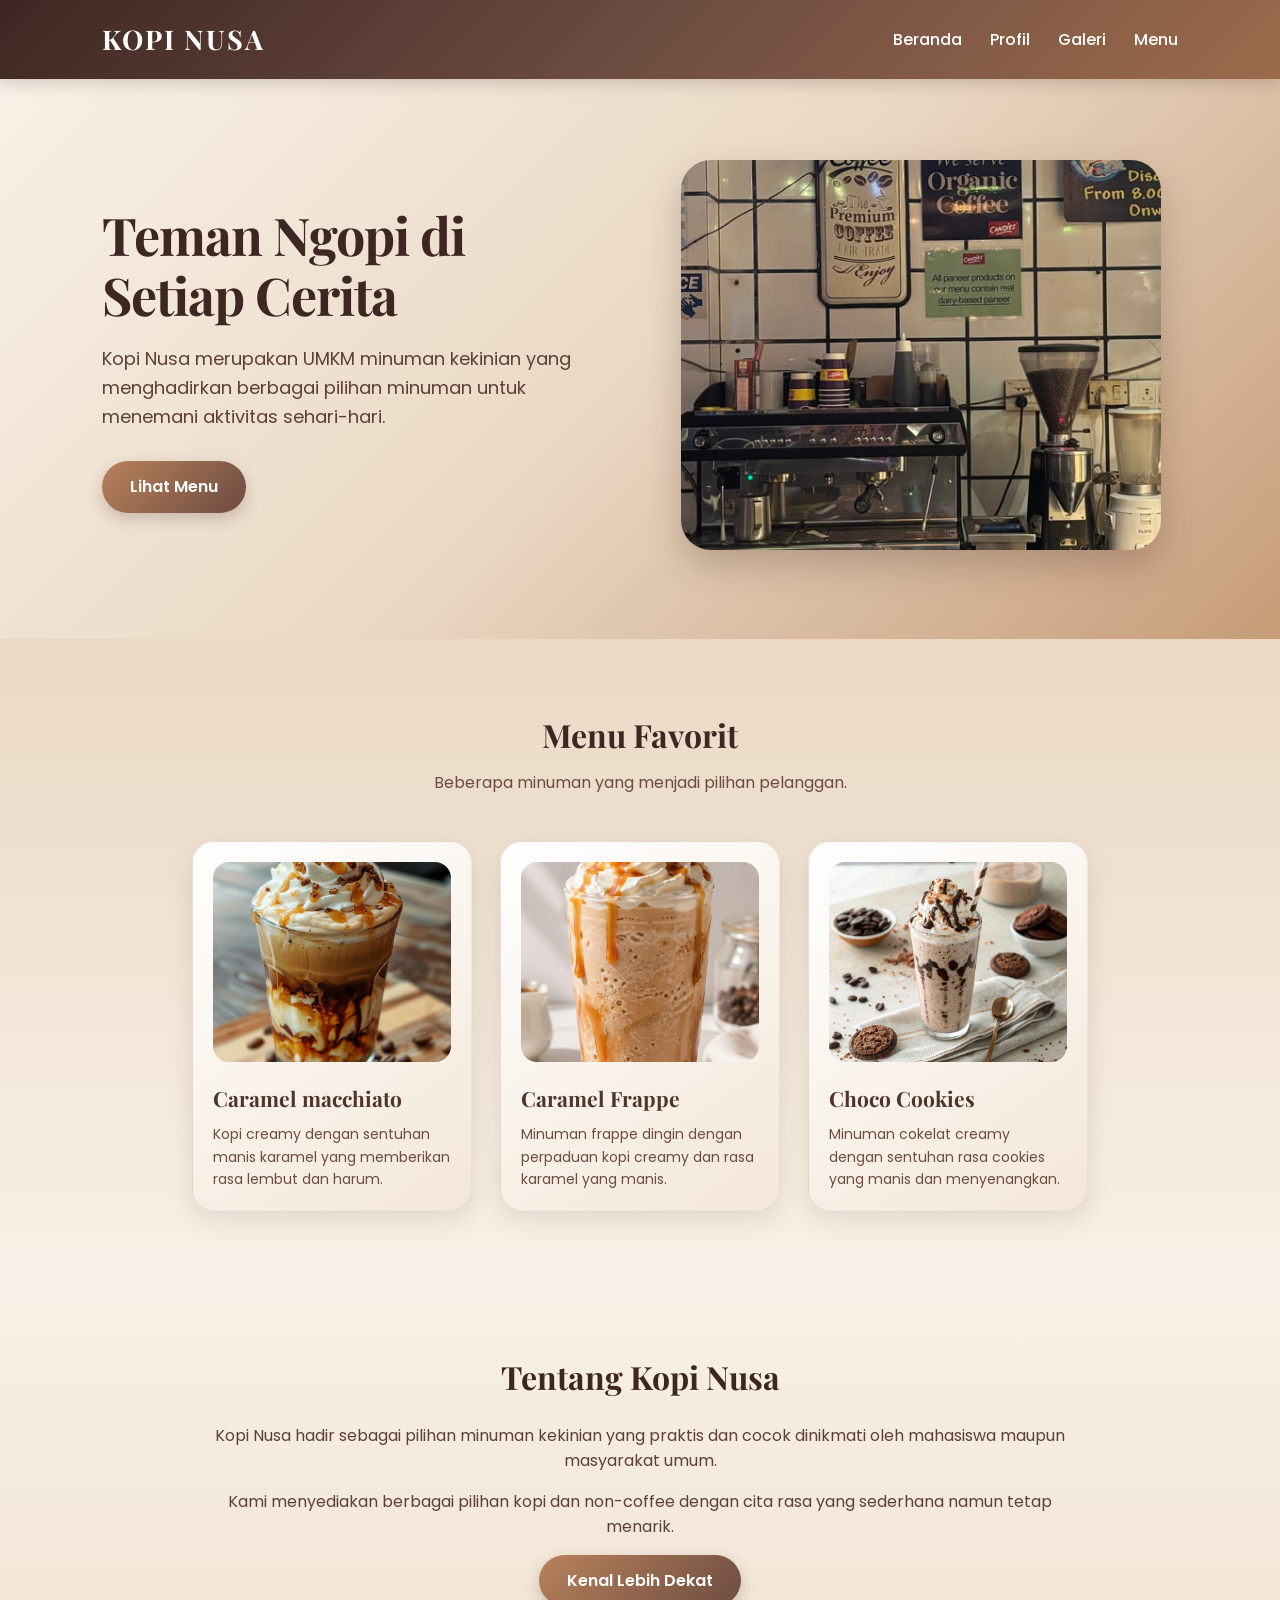
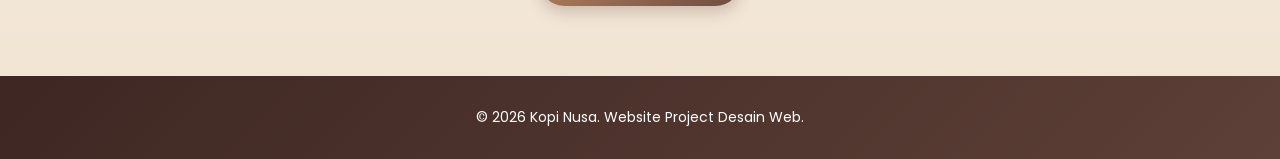
==== index.html @ ee6aa073 "Upload project website Kopi Nusa" ====
<!DOCTYPE html>
<html lang="id">
<head>
    <meta charset="UTF-8">
    <meta name="viewport" content="width=device-width, initial-scale=1.0">
    <title>Kopi Nusa - Teman Ngopi di Setiap Cerita</title>
    <link rel="stylesheet" href="assets/css/style.css">
</head>

<body>
    <header>
        <div class="logo">KOPI NUSA</div>
        <nav>
            <ul>
                <li><a href="index.html">Beranda</a></li>
                <li><a href="profil.html">Profil</a></li>
                <li><a href="galeri.html">Galeri</a></li>
                <li><a href="data.html">Menu</a></li>
            </ul>
        </nav>
    </header>

    <main>
        <section class="hero">
            <div class="hero-text">
                <h1>Teman Ngopi di Setiap Cerita</h1>
                <p>
                    Kopi Nusa merupakan UMKM minuman kekinian
                    yang menghadirkan berbagai pilihan minuman
                    untuk menemani aktivitas sehari-hari.
                </p>
                <a href="data.html" class="btn">
                    Lihat Menu
                </a>
            </div>
            <div class="hero-image">
                <img src="assets/images/hero.jpg"
                     alt="Minuman kopi kekinian Kopi Nusa">
            </div>
        </section>

        <section class="section">
            <div class="section-title">
                <h2>Menu Favorit</h2>
                <p>Beberapa minuman yang menjadi pilihan pelanggan.</p>
            </div>

            <div class="cards">
                <div class="card">
                    <img src="assets/images/Caramel-macchiato.jpg"
                         alt="COFFEE">
                    <h3>Caramel macchiato</h3>
                    <p>
                        Kopi creamy dengan sentuhan manis karamel
                        yang memberikan rasa lembut dan harum.
                    </p>
                </div>

                <div class="card">
                    <img src="assets/images/caramel-frappe.jpg"
                         alt="FRAPPE">
                    <h3>Caramel Frappe</h3>
                    <p>
                        Minuman frappe dingin dengan perpaduan kopi creamy
                        dan rasa karamel yang manis.
                    </p>
                </div>


                <div class="card">
                    <img src="assets/images/choco-cookies.jpg"
                         alt="CHOCOLATE">
                    <h3>Choco Cookies</h3>
                    <p>
                        Minuman cokelat creamy dengan sentuhan
                        rasa cookies yang manis dan menyenangkan.
                    </p>
                </div>
            </div>
        </section>

        <section class="section">
            <div class="about">
                <h2>Tentang Kopi Nusa</h2>
                <p>
                    Kopi Nusa hadir sebagai pilihan minuman
                    kekinian yang praktis dan cocok dinikmati
                    oleh mahasiswa maupun masyarakat umum.
                </p>
                <p>
                    Kami menyediakan berbagai pilihan kopi
                    dan non-coffee dengan cita rasa yang
                    sederhana namun tetap menarik.
                </p>
                <a href="profil.html" class="btn">
                    Kenal Lebih Dekat
                </a>
            </div>
        </section>
    </main>
    <footer>
        <p>&copy; 2026 Kopi Nusa. Website Project Desain Web.</p>
    </footer>
</body>
</html>
---- assets/css/style.css ----
@import url('https://fonts.googleapis.com/css2?family=Playfair+Display:wght@500;600;700&family=Poppins:wght@300;400;500;600;700&display=swap');

* {
    margin: 0;
    padding: 0;
    box-sizing: border-box;
}

html {
    scroll-behavior: smooth;
}

body {
    font-family: 'Poppins', sans-serif;
    background: #f8f1e7;
    color: #3e2723;
    line-height: 1.6;
}

header {
    background: linear-gradient(135deg, #3e2723, #6d4c41, #9b6b4b);
    color: white;
    padding: 18px 8%;

    display: flex;
    justify-content: space-between;
    align-items: center;

    position: sticky;
    top: 0;
    z-index: 1000;

    box-shadow: 0 4px 15px rgba(62, 39, 35, 0.2);
}

.logo {
    font-family: 'Playfair Display', serif;
    font-size: 27px;
    font-weight: 700;
    letter-spacing: 2px;
}

nav ul {
    list-style: none;
    display: flex;
    gap: 28px;
}

nav ul li a {
    color: white;
    text-decoration: none;
    font-weight: 500;
    transition: 0.3s;
}

nav ul li a:hover {
    color: #f3c892;
}

.hero {
    min-height: 560px;
    padding: 70px 8%;

    display: flex;
    align-items: center;
    justify-content: space-between;

    gap: 50px;

    background:
        linear-gradient(
            135deg,
            #f8f1e7 0%,
            #ead8c4 50%,
            #c69c78 100%
        );
}

.hero-text {
    flex: 1;
    max-width: 600px;
}

.hero-text h1 {
    font-family: 'Playfair Display', serif;
    font-size: 52px;
    line-height: 1.15;

    margin-bottom: 20px;

    color: #3e2723;
    font-weight: 700;
    letter-spacing: -1px;
}

.hero-text p {
    font-size: 18px;
    margin-bottom: 30px;
    color: #5d4037;
}

.hero-image {
    flex: 1;
    text-align: center;
}

.hero-image img {
    width: 100%;
    max-width: 480px;
    height: 390px;

    object-fit: cover;

    border-radius: 30px;

    box-shadow: 0 15px 35px rgba(62, 39, 35, 0.25);

    transition: 0.4s;
}

.hero-image img:hover {
    transform: translateY(-8px);
}

.btn {
    display: inline-block;

    background: linear-gradient(
        135deg,
        #b9825b,
        #6d4c41
    );

    color: white;

    padding: 13px 28px;

    border-radius: 30px;

    text-decoration: none;
    font-weight: 600;

    box-shadow: 0 6px 15px rgba(93, 64, 55, 0.25);

    transition: 0.3s;
}

.btn:hover {
    transform: translateY(-3px);

    background: linear-gradient(
        135deg,
        #8d5a3c,
        #3e2723
    );

    box-shadow: 0 10px 20px rgba(62, 39, 35, 0.3);
}

.section {
    padding: 70px 8%;

    background:
        linear-gradient(
            180deg,
            #f8f1e7,
            #f1e4d3
        );
}

.section:nth-child(even) {
    background:
        linear-gradient(
            180deg,
            #ead8c4,
            #f8f1e7
        );
}

.section-title {
    text-align: center;
    margin-bottom: 45px;
}

.section-title h1,
.section-title h2 {
    font-family: 'Playfair Display', serif;

    color: #3e2723;

    margin-bottom: 10px;

    font-weight: 700;
}

.section-title h1 {
    font-size: 38px;
}

.section-title h2 {
    font-size: 32px;
}

.section-title p {
    color: #6d4c41;
}

.cards {
    display: flex;
    justify-content: center;

    gap: 28px;

    flex-wrap: wrap;
}

.card {
    background:
        linear-gradient(
            145deg,
            #ffffff,
            #f3e7d8
        );

    width: 280px;

    padding: 20px;

    border-radius: 22px;

    box-shadow:
        0 8px 25px rgba(62, 39, 35, 0.12);

    border:
        1px solid rgba(141, 110, 99, 0.15);

    transition: 0.35s;

    overflow: hidden;
}

.card:hover {
    transform: translateY(-10px);

    box-shadow:
        0 15px 30px rgba(62, 39, 35, 0.2);
}

.card img {
    width: 100%;
    height: 200px;

    object-fit: cover;

    border-radius: 16px;

    margin-bottom: 12px;
}

.card h3 {
    font-family: 'Playfair Display', serif;

    color: #4e342e;

    font-size: 21px;

    font-weight: 700;

    margin-bottom: 8px;
}

.card p {
    color: #6d4c41;
    font-size: 14px;
}

.about {
    max-width: 850px;

    margin: auto;

    text-align: center;
}

.about h1,
.about h2 {
    font-family: 'Playfair Display', serif;

    color: #3e2723;

    margin-bottom: 20px;

    font-weight: 700;
}

.about h1 {
    font-size: 38px;
}

.about h2 {
    font-size: 32px;
}

.about p {
    color: #5d4037;
    margin-bottom: 15px;
}

.about ul {
    display: inline-block;

    text-align: left;

    margin-top: 10px;

    padding-left: 20px;
}

.about li {
    margin-bottom: 10px;
}

.gallery {
    display: flex;

    flex-wrap: wrap;

    justify-content: center;

    gap: 25px;
}

.gallery img {
    width: 280px;
    height: 250px;

    object-fit: cover;

    border-radius: 20px;

    box-shadow:
        0 8px 20px rgba(62, 39, 35, 0.15);

    transition: 0.4s;
}

.gallery img:hover {
    transform: scale(1.04);

    box-shadow:
        0 12px 25px rgba(62, 39, 35, 0.25);
}

table {
    width: 100%;

    border-collapse: separate;

    border-spacing: 0;

    overflow: hidden;

    background: #ffffff;

    border-radius: 15px;

    box-shadow:
        0 8px 25px rgba(62, 39, 35, 0.12);
}

table th,
table td {
    padding: 15px 18px;

    text-align: left;

    border-bottom: 1px solid #ead8c4;
}

table th {
    background:
        linear-gradient(
            135deg,
            #6d4c41,
            #9b6b4b
        );

    color: white;

    font-weight: 600;
}

table tr:last-child td {
    border-bottom: none;
}

table tbody tr {
    transition: 0.2s;
}

table tbody tr:hover {
    background: #f8f1e7;
}

footer {
    background:
        linear-gradient(
            135deg,
            #3e2723,
            #5d4037
        );

    color: white;

    text-align: center;

    padding: 30px 20px;

    margin-top: 0;
}

footer p {
    font-size: 14px;
}

@media (max-width: 900px) {

    .hero {
        padding: 60px 6%;
        gap: 30px;
    }

    .hero-text h1 {
        font-size: 42px;
    }

    .card {
        width: 45%;
    }
}

@media (max-width: 768px) {

    header {
        padding: 18px 5%;

        flex-direction: column;

        gap: 15px;
    }

    .logo {
        font-size: 23px;
    }

    nav ul {
        gap: 15px;

        justify-content: center;

        flex-wrap: wrap;
    }

    nav ul li a {
        font-size: 14px;
    }

    .hero {
        min-height: auto;

        padding: 55px 6%;

        flex-direction: column;

        text-align: center;
    }

    .hero-text {
        max-width: 100%;
    }

    .hero-text h1 {
        font-size: 36px;
    }

    .hero-text p {
        font-size: 16px;
    }

    .hero-image img {
        width: 100%;

        height: 300px;

        border-radius: 22px;
    }

    .section {
        padding: 50px 6%;
    }

    .section-title {
        margin-bottom: 30px;
    }

    .section-title h1 {
        font-size: 32px;
    }

    .section-title h2 {
        font-size: 28px;
    }

    .cards {
        flex-direction: column;

        align-items: center;
    }

    .card {
        width: 100%;

        max-width: 360px;
    }

    .gallery {
        gap: 18px;
    }

    .gallery img {
        width: 100%;

        max-width: 350px;

        height: 250px;
    }

    table {
        font-size: 14px;
    }

    table th,
    table td {
        padding: 12px 10px;
    }


    footer {
        padding: 25px 15px;
    }
}

@media (max-width: 480px) {

    .hero-text h1 {
        font-size: 30px;
    }

    .hero-image img {
        height: 250px;
    }

    .btn {
        padding: 11px 22px;
    }

    table {
        font-size: 12px;
    }

    table th,
    table td {
        padding: 10px 7px;
    }
}

.gallery-category {
    margin-bottom: 70px;
}

.gallery-category h2 {
    font-family: 'Playfair Display', serif;
    font-size: 30px;
    color: #3e2723;

    margin-bottom: 25px;

    padding-bottom: 12px;

    border-bottom: 3px solid #b9825b;
}

.gallery-menu {
    display: grid;

    grid-template-columns: repeat(3, 1fr);

    gap: 25px;
}

.gallery-card {
    background: linear-gradient(
        145deg,
        #ffffff,
        #f3e7d8
    );

    border-radius: 20px;

    overflow: hidden;

    box-shadow:
        0 8px 25px rgba(62, 39, 35, 0.12);

    border: 1px solid #ead8c4;

    transition: 0.35s;
}

.gallery-card:hover {
    transform: translateY(-8px);

    box-shadow:
        0 15px 30px rgba(62, 39, 35, 0.2);
}

.gallery-card img {
    width: 100%;
    height: 230px;

    object-fit: cover;

    display: block;

    transition: 0.4s;
}

.gallery-card:hover img {
    transform: scale(1.04);
}

.gallery-info {
    padding: 20px;
}

.gallery-info h3 {
    font-family: 'Playfair Display', serif;

    font-size: 21px;

    color: #4e342e;

    margin-bottom: 8px;
}

.gallery-info p {
    color: #6d4c41;

    font-size: 13px;

    line-height: 1.6;

    min-height: 62px;

    margin-bottom: 12px;
}

.gallery-info span {
    display: block;

    color: #9b6b4b;

    font-size: 17px;

    font-weight: 700;
}

@media (max-width: 900px) {

    .gallery-menu {
        grid-template-columns: repeat(2, 1fr);
    }

}

@media (max-width: 600px) {

    .gallery-category {
        margin-bottom: 50px;
    }

    .gallery-category h2 {
        font-size: 26px;
    }

    .gallery-menu {
        grid-template-columns: 1fr;
    }

    .gallery-card img {
        height: 230px;
    }

}
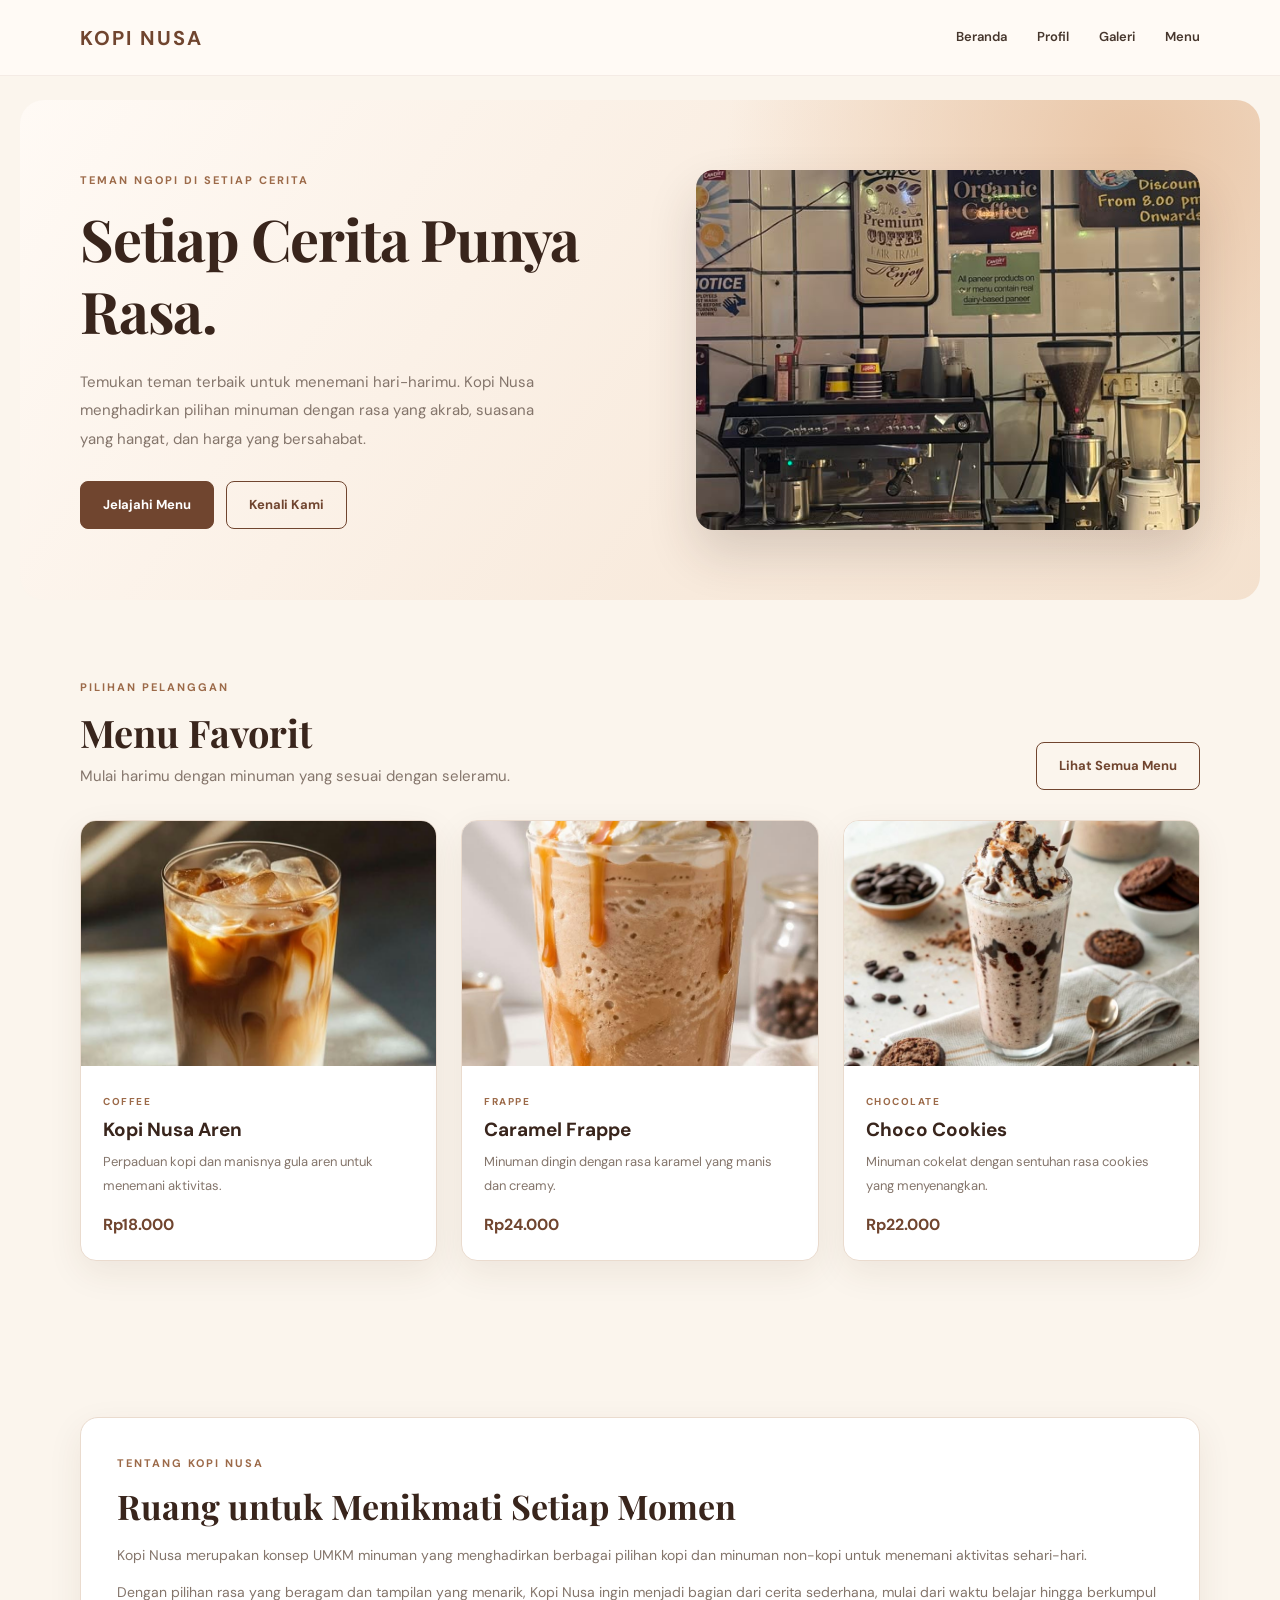
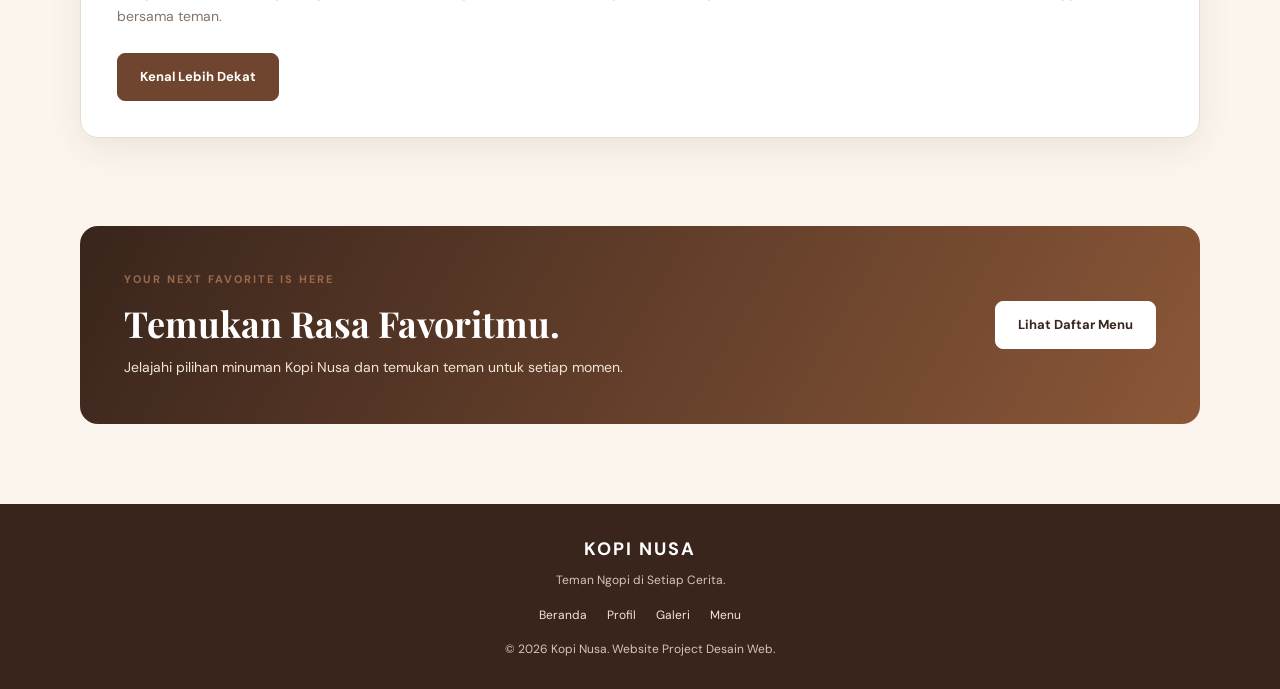
==== commit e74e4ea6: "Update website Kopi Nusa" ====
--- a/index.html
+++ b/index.html
@@ -1,105 +1,137 @@
+
 <!DOCTYPE html>
 <html lang="id">
 <head>
     <meta charset="UTF-8">
     <meta name="viewport" content="width=device-width, initial-scale=1.0">
-    <title>Kopi Nusa - Teman Ngopi di Setiap Cerita</title>
+    <meta name="description" content="Kopi Nusa, teman ngopi di setiap cerita. Temukan pilihan kopi dan minuman favoritmu.">
+    <title>Beranda | Kopi Nusa</title>
     <link rel="stylesheet" href="assets/css/style.css">
 </head>
+<body>
 
-<body>
-    <header>
-        <div class="logo">KOPI NUSA</div>
-        <nav>
-            <ul>
-                <li><a href="index.html">Beranda</a></li>
-                <li><a href="profil.html">Profil</a></li>
-                <li><a href="galeri.html">Galeri</a></li>
-                <li><a href="data.html">Menu</a></li>
-            </ul>
-        </nav>
-    </header>
+<header>
+    <a href="index.html" class="logo">KOPI NUSA</a>
+    <nav aria-label="Navigasi utama">
+        <ul>
+            <li><a href="index.html">Beranda</a></li>
+            <li><a href="profil.html">Profil</a></li>
+            <li><a href="galeri.html">Galeri</a></li>
+            <li><a href="data.html">Menu</a></li>
+        </ul>
+    </nav>
+</header>
 
-    <main>
-        <section class="hero">
-            <div class="hero-text">
-                <h1>Teman Ngopi di Setiap Cerita</h1>
-                <p>
-                    Kopi Nusa merupakan UMKM minuman kekinian
-                    yang menghadirkan berbagai pilihan minuman
-                    untuk menemani aktivitas sehari-hari.
-                </p>
-                <a href="data.html" class="btn">
-                    Lihat Menu
-                </a>
+<main>
+    <section class="hero">
+        <div class="hero-text">
+            <span class="eyebrow">Teman Ngopi di Setiap Cerita</span>
+            <h1>Setiap Cerita Punya Rasa.</h1>
+            <p>
+                Temukan teman terbaik untuk menemani hari-harimu.
+                Kopi Nusa menghadirkan pilihan minuman dengan rasa
+                yang akrab, suasana yang hangat, dan harga yang
+                bersahabat.
+            </p>
+            <div class="hero-actions">
+                <a href="galeri.html" class="btn">Jelajahi Menu</a>
+                <a href="profil.html" class="btn btn-outline">Kenali Kami</a>
             </div>
-            <div class="hero-image">
-                <img src="assets/images/hero.jpg"
-                     alt="Minuman kopi kekinian Kopi Nusa">
+        </div>
+
+        <div class="hero-image">
+            <img src="assets/images/hero.jpg"
+                 alt="Suasana dan sajian minuman Kopi Nusa">
+        </div>
+    </section>
+
+    <section class="section">
+        <div class="section-heading">
+            <div>
+                <span class="eyebrow">Pilihan Pelanggan</span>
+                <h2>Menu Favorit</h2>
+                <p>Mulai harimu dengan minuman yang sesuai dengan seleramu.</p>
             </div>
-        </section>
+            <a href="galeri.html" class="btn btn-outline">Lihat Semua Menu</a>
+        </div>
 
-        <section class="section">
-            <div class="section-title">
-                <h2>Menu Favorit</h2>
-                <p>Beberapa minuman yang menjadi pilihan pelanggan.</p>
-            </div>
+        <div class="cards">
+            <article class="card">
+                <img src="assets/images/kopi-nusa-aren.jpg"
+                     alt="Kopi Nusa Aren">
+                <div class="card-content">
+                    <span class="card-category">Coffee</span>
+                    <h3>Kopi Nusa Aren</h3>
+                    <p>Perpaduan kopi dan manisnya gula aren untuk menemani aktivitas.</p>
+                    <span class="card-price">Rp18.000</span>
+                </div>
+            </article>
 
-            <div class="cards">
-                <div class="card">
-                    <img src="assets/images/Caramel-macchiato.jpg"
-                         alt="COFFEE">
-                    <h3>Caramel macchiato</h3>
-                    <p>
-                        Kopi creamy dengan sentuhan manis karamel
-                        yang memberikan rasa lembut dan harum.
-                    </p>
+            <article class="card">
+                <img src="assets/images/caramel-frappe.jpg"
+                     alt="Caramel Frappe">
+                <div class="card-content">
+                    <span class="card-category">Frappe</span>
+                    <h3>Caramel Frappe</h3>
+                    <p>Minuman dingin dengan rasa karamel yang manis dan creamy.</p>
+                    <span class="card-price">Rp24.000</span>
                 </div>
+            </article>
 
-                <div class="card">
-                    <img src="assets/images/caramel-frappe.jpg"
-                         alt="FRAPPE">
-                    <h3>Caramel Frappe</h3>
-                    <p>
-                        Minuman frappe dingin dengan perpaduan kopi creamy
-                        dan rasa karamel yang manis.
-                    </p>
+            <article class="card">
+                <img src="assets/images/choco-cookies.jpg"
+                     alt="Choco Cookies">
+                <div class="card-content">
+                    <span class="card-category">Chocolate</span>
+                    <h3>Choco Cookies</h3>
+                    <p>Minuman cokelat dengan sentuhan rasa cookies yang menyenangkan.</p>
+                    <span class="card-price">Rp22.000</span>
                 </div>
+            </article>
+        </div>
+    </section>
 
+    <section class="section">
+        <div class="about">
+            <span class="eyebrow">Tentang Kopi Nusa</span>
+            <h2>Ruang untuk Menikmati Setiap Momen</h2>
+            <p>
+                Kopi Nusa merupakan konsep UMKM minuman yang menghadirkan
+                berbagai pilihan kopi dan minuman non-kopi untuk menemani
+                aktivitas sehari-hari.
+            </p>
+            <p>
+                Dengan pilihan rasa yang beragam dan tampilan yang menarik,
+                Kopi Nusa ingin menjadi bagian dari cerita sederhana,
+                mulai dari waktu belajar hingga berkumpul bersama teman.
+            </p>
+            <a href="profil.html" class="btn">Kenal Lebih Dekat</a>
+        </div>
+    </section>
 
-                <div class="card">
-                    <img src="assets/images/choco-cookies.jpg"
-                         alt="CHOCOLATE">
-                    <h3>Choco Cookies</h3>
-                    <p>
-                        Minuman cokelat creamy dengan sentuhan
-                        rasa cookies yang manis dan menyenangkan.
-                    </p>
-                </div>
-            </div>
-        </section>
+    <section class="cta">
+        <div>
+            <span class="eyebrow">Your Next Favorite Is Here</span>
+            <h2>Temukan Rasa Favoritmu.</h2>
+            <p>Jelajahi pilihan minuman Kopi Nusa dan temukan teman untuk setiap momen.</p>
+        </div>
+        <a href="data.html" class="btn">Lihat Daftar Menu</a>
+    </section>
+</main>
 
-        <section class="section">
-            <div class="about">
-                <h2>Tentang Kopi Nusa</h2>
-                <p>
-                    Kopi Nusa hadir sebagai pilihan minuman
-                    kekinian yang praktis dan cocok dinikmati
-                    oleh mahasiswa maupun masyarakat umum.
-                </p>
-                <p>
-                    Kami menyediakan berbagai pilihan kopi
-                    dan non-coffee dengan cita rasa yang
-                    sederhana namun tetap menarik.
-                </p>
-                <a href="profil.html" class="btn">
-                    Kenal Lebih Dekat
-                </a>
-            </div>
-        </section>
-    </main>
-    <footer>
+<footer>
+    <div class="footer-inner">
+        <div class="footer-logo">KOPI NUSA</div>
+        <p>Teman Ngopi di Setiap Cerita.</p>
+        <div class="footer-links">
+            <a href="index.html">Beranda</a>
+            <a href="profil.html">Profil</a>
+            <a href="galeri.html">Galeri</a>
+            <a href="data.html">Menu</a>
+        </div>
         <p>&copy; 2026 Kopi Nusa. Website Project Desain Web.</p>
-    </footer>
+    </div>
+</footer>
+
 </body>
 </html>
--- a/assets/css/style.css
+++ b/assets/css/style.css
@@ -1,9 +1,27 @@
-@import url('https://fonts.googleapis.com/css2?family=Playfair+Display:wght@500;600;700&family=Poppins:wght@300;400;500;600;700&display=swap');
+
+/* =========================
+   KOPI NUSA - GLOBAL STYLE
+========================= */
+
+@import url('https://fonts.googleapis.com/css2?family=DM+Sans:wght@400;500;600;700&family=Playfair+Display:wght@500;600;700&display=swap');
+
+:root {
+    --cream: #fbf5ed;
+    --cream-dark: #f2e4d4;
+    --white: #ffffff;
+    --brown: #70452f;
+    --brown-dark: #39251c;
+    --brown-light: #9c6a49;
+    --text: #46362d;
+    --muted: #84756b;
+    --border: #eadbce;
+    --shadow: 0 12px 35px rgba(72, 45, 28, 0.08);
+}
 
 * {
+    box-sizing: border-box;
     margin: 0;
     padding: 0;
-    box-sizing: border-box;
 }
 
 html {
@@ -11,689 +29,872 @@
 }
 
 body {
-    font-family: 'Poppins', sans-serif;
-    background: #f8f1e7;
-    color: #3e2723;
-    line-height: 1.6;
-}
+    font-family: 'DM Sans', Arial, sans-serif;
+    background: var(--cream);
+    color: var(--text);
+    line-height: 1.7;
+    font-size: 15px;
+}
+
+img {
+    display: block;
+    width: 100%;
+    object-fit: cover;
+}
+
+a {
+    color: inherit;
+    text-decoration: none;
+}
+
+button,
+a {
+    -webkit-tap-highlight-color: transparent;
+}
+
+h1,
+h2,
+h3,
+h4 {
+    color: var(--brown-dark);
+    line-height: 1.25;
+}
+
+h1,
+h2 {
+    font-family: 'Playfair Display', Georgia, serif;
+}
+
+p {
+    color: var(--muted);
+}
+
+.container {
+    width: min(1120px, calc(100% - 48px));
+    margin-inline: auto;
+}
+
+/* =========================
+   HEADER & NAVIGATION
+========================= */
 
 header {
-    background: linear-gradient(135deg, #3e2723, #6d4c41, #9b6b4b);
-    color: white;
-    padding: 18px 8%;
-
+    width: 100%;
+    min-height: 76px;
+    padding: 0 max(24px, calc((100% - 1120px) / 2));
     display: flex;
+    align-items: center;
     justify-content: space-between;
-    align-items: center;
-
+    gap: 28px;
+    background: rgba(255, 250, 245, 0.96);
+    border-bottom: 1px solid rgba(112, 69, 47, 0.08);
     position: sticky;
     top: 0;
-    z-index: 1000;
-
-    box-shadow: 0 4px 15px rgba(62, 39, 35, 0.2);
+    z-index: 100;
+    backdrop-filter: blur(12px);
 }
 
 .logo {
-    font-family: 'Playfair Display', serif;
-    font-size: 27px;
+    color: var(--brown);
+    font-size: 20px;
     font-weight: 700;
     letter-spacing: 2px;
+    white-space: nowrap;
 }
 
 nav ul {
     list-style: none;
     display: flex;
-    gap: 28px;
-}
-
-nav ul li a {
-    color: white;
-    text-decoration: none;
-    font-weight: 500;
-    transition: 0.3s;
-}
-
-nav ul li a:hover {
-    color: #f3c892;
-}
+    align-items: center;
+    gap: 30px;
+}
+
+nav a {
+    display: inline-block;
+    padding: 8px 0;
+    color: var(--text);
+    font-size: 13px;
+    font-weight: 600;
+    transition: color 0.2s ease;
+}
+
+nav a:hover,
+nav a:focus {
+    color: var(--brown-light);
+}
+
+/* =========================
+   BUTTONS
+========================= */
+
+.btn {
+    display: inline-flex;
+    justify-content: center;
+    align-items: center;
+    gap: 8px;
+    min-height: 46px;
+    padding: 12px 22px;
+    border: 1px solid var(--brown);
+    border-radius: 8px;
+    background: var(--brown);
+    color: var(--white);
+    font-size: 13px;
+    font-weight: 700;
+    transition: 0.25s ease;
+}
+
+.btn:hover {
+    background: var(--brown-dark);
+    border-color: var(--brown-dark);
+    transform: translateY(-2px);
+}
+
+.btn-outline {
+    background: transparent;
+    color: var(--brown);
+}
+
+.btn-outline:hover {
+    background: var(--brown);
+    color: var(--white);
+}
+
+/* =========================
+   PAGE INTRO
+========================= */
+
+.page-intro {
+    padding: 76px 24px 68px;
+    text-align: center;
+    background:
+        radial-gradient(circle at 15% 15%, #f0d8c1 0, transparent 35%),
+        linear-gradient(135deg, #fbf5ed, #f4e5d5);
+}
+
+.eyebrow {
+    display: block;
+    margin-bottom: 12px;
+    color: var(--brown-light);
+    font-size: 11px;
+    font-weight: 700;
+    letter-spacing: 2px;
+    text-transform: uppercase;
+}
+
+.page-intro h1 {
+    margin-bottom: 14px;
+    font-size: clamp(32px, 5vw, 52px);
+}
+
+.page-intro p {
+    max-width: 650px;
+    margin: 0 auto;
+    font-size: 15px;
+}
+
+/* =========================
+   HERO - HOMEPAGE
+========================= */
 
 .hero {
-    min-height: 560px;
-    padding: 70px 8%;
-
+    width: min(1240px, calc(100% - 40px));
+    min-height: 500px;
+    margin: 24px auto 0;
+    padding: 60px;
+    display: grid;
+    grid-template-columns: 1fr 0.9fr;
+    align-items: center;
+    gap: 56px;
+    border-radius: 24px;
+    overflow: hidden;
+    background:
+        radial-gradient(circle at 90% 10%, #e9c6a7 0, transparent 34%),
+        linear-gradient(125deg, #fffaf5, #f4e1ce);
+}
+
+.hero-text {
+    max-width: 520px;
+}
+
+.hero-text h1 {
+    margin-bottom: 22px;
+    font-size: clamp(38px, 4.5vw, 58px);
+    letter-spacing: -1.2px;
+}
+
+.hero-text p {
+    max-width: 480px;
+    margin-bottom: 28px;
+    font-size: 15px;
+    line-height: 1.9;
+}
+
+.hero-actions {
+    display: flex;
+    flex-wrap: wrap;
+    gap: 12px;
+}
+
+.hero-image {
+    min-width: 0;
+    position: relative;
+}
+
+.hero-image img {
+    height: 360px;
+    border-radius: 18px;
+    box-shadow: 0 24px 50px rgba(57, 37, 28, 0.16);
+}
+
+/* =========================
+   GENERAL SECTIONS
+========================= */
+
+.section {
+    width: min(1120px, calc(100% - 48px));
+    margin: 0 auto;
+    padding: 78px 0;
+}
+
+.section-title {
+    max-width: 690px;
+    margin: 0 auto 36px;
+    text-align: center;
+}
+
+.section-title h1,
+.section-title h2 {
+    margin-bottom: 12px;
+    font-size: clamp(30px, 4vw, 42px);
+}
+
+.section-title p {
+    font-size: 14px;
+}
+
+.section-heading {
+    display: flex;
+    align-items: end;
+    justify-content: space-between;
+    gap: 24px;
+    margin-bottom: 30px;
+}
+
+.section-heading h2 {
+    font-size: clamp(28px, 3vw, 38px);
+}
+
+.section-heading p {
+    max-width: 480px;
+    margin-top: 8px;
+}
+
+/* =========================
+   PRODUCT CARDS
+========================= */
+
+.cards {
+    display: grid;
+    grid-template-columns: repeat(3, minmax(0, 1fr));
+    gap: 24px;
+}
+
+.card {
+    min-width: 0;
+    overflow: hidden;
+    border: 1px solid var(--border);
+    border-radius: 16px;
+    background: var(--white);
+    box-shadow: var(--shadow);
+    transition: transform 0.25s ease, box-shadow 0.25s ease;
+}
+
+.card:hover {
+    transform: translateY(-5px);
+    box-shadow: 0 18px 40px rgba(72, 45, 28, 0.13);
+}
+
+.card img {
+    height: 245px;
+    background: var(--cream-dark);
+}
+
+.card-content {
+    padding: 22px;
+}
+
+.card-category {
+    display: inline-block;
+    margin-bottom: 8px;
+    color: var(--brown-light);
+    font-size: 10px;
+    font-weight: 700;
+    letter-spacing: 1.5px;
+    text-transform: uppercase;
+}
+
+.card h3 {
+    margin-bottom: 9px;
+    font-size: 19px;
+}
+
+.card p {
+    font-size: 13px;
+    line-height: 1.8;
+}
+
+.card-price {
+    display: block;
+    margin-top: 14px;
+    color: var(--brown);
+    font-size: 16px;
+    font-weight: 700;
+}
+
+/* =========================
+   ABOUT / INFORMATION BOX
+========================= */
+
+.about {
+    padding: 36px;
+    border: 1px solid var(--border);
+    border-radius: 18px;
+    background: var(--white);
+    box-shadow: var(--shadow);
+}
+
+.about h2 {
+    margin-bottom: 16px;
+    font-size: clamp(26px, 3vw, 34px);
+}
+
+.about p {
+    margin-bottom: 14px;
+    font-size: 14px;
+}
+
+.about .btn {
+    margin-top: 10px;
+}
+
+/* =========================
+   PROFILE PAGE
+========================= */
+
+.profile-hero {
+    display: grid;
+    grid-template-columns: 1fr 0.9fr;
+    align-items: center;
+    gap: 54px;
+}
+
+.profile-hero h1 {
+    margin-bottom: 20px;
+    font-size: clamp(34px, 4vw, 48px);
+}
+
+.profile-hero p {
+    margin-bottom: 16px;
+}
+
+.profile-hero img {
+    height: 430px;
+    border-radius: 20px;
+    box-shadow: var(--shadow);
+}
+
+.story-grid {
+    display: grid;
+    grid-template-columns: 0.9fr 1.1fr;
+    align-items: center;
+    gap: 48px;
+}
+
+.story-grid img {
+    height: 420px;
+    border-radius: 18px;
+}
+
+.story-copy h2 {
+    margin-bottom: 16px;
+    font-size: clamp(28px, 3vw, 38px);
+}
+
+.story-copy p {
+    margin-bottom: 14px;
+}
+
+.values-grid {
+    display: grid;
+    grid-template-columns: repeat(3, minmax(0, 1fr));
+    gap: 22px;
+}
+
+.value-card {
+    padding: 28px;
+    border: 1px solid var(--border);
+    border-radius: 16px;
+    background: var(--white);
+}
+
+.value-number {
+    display: inline-flex;
+    width: 42px;
+    height: 42px;
+    margin-bottom: 18px;
+    align-items: center;
+    justify-content: center;
+    border-radius: 50%;
+    background: var(--cream-dark);
+    color: var(--brown);
+    font-weight: 700;
+}
+
+.value-card h3 {
+    margin-bottom: 10px;
+    font-size: 20px;
+}
+
+.value-card p {
+    font-size: 13px;
+}
+
+/* =========================
+   GALLERY PAGE
+========================= */
+
+.menu-category {
+    margin-bottom: 60px;
+}
+
+.category-heading {
     display: flex;
     align-items: center;
     justify-content: space-between;
-
-    gap: 50px;
-
-    background:
-        linear-gradient(
-            135deg,
-            #f8f1e7 0%,
-            #ead8c4 50%,
-            #c69c78 100%
-        );
-}
-
-.hero-text {
-    flex: 1;
-    max-width: 600px;
-}
-
-.hero-text h1 {
-    font-family: 'Playfair Display', serif;
-    font-size: 52px;
-    line-height: 1.15;
-
-    margin-bottom: 20px;
-
-    color: #3e2723;
+    gap: 20px;
+    margin-bottom: 24px;
+    padding-bottom: 16px;
+    border-bottom: 1px solid var(--border);
+}
+
+.category-heading h2 {
+    font-size: 30px;
+}
+
+.category-heading p {
+    font-size: 12px;
+}
+
+.gallery-grid {
+    display: grid;
+    grid-template-columns: repeat(4, minmax(0, 1fr));
+    gap: 20px;
+}
+
+.gallery-card {
+    min-width: 0;
+    overflow: hidden;
+    border: 1px solid var(--border);
+    border-radius: 15px;
+    background: var(--white);
+    box-shadow: 0 8px 24px rgba(72, 45, 28, 0.05);
+    transition: transform 0.2s ease;
+}
+
+.gallery-card:hover {
+    transform: translateY(-4px);
+}
+
+.gallery-card img {
+    height: 210px;
+    background: var(--cream-dark);
+}
+
+.gallery-info {
+    padding: 16px;
+}
+
+.gallery-info h3 {
+    margin-bottom: 6px;
+    font-size: 15px;
+}
+
+.gallery-info p {
+    font-size: 12px;
+}
+
+.gallery-price {
+    display: block;
+    margin-top: 10px;
+    color: var(--brown);
+    font-size: 14px;
     font-weight: 700;
-    letter-spacing: -1px;
-}
-
-.hero-text p {
-    font-size: 18px;
-    margin-bottom: 30px;
-    color: #5d4037;
-}
-
-.hero-image {
-    flex: 1;
-    text-align: center;
-}
-
-.hero-image img {
+}
+
+/* =========================
+   MENU TABLE PAGE
+========================= */
+
+.table-wrapper {
     width: 100%;
-    max-width: 480px;
-    height: 390px;
-
-    object-fit: cover;
-
-    border-radius: 30px;
-
-    box-shadow: 0 15px 35px rgba(62, 39, 35, 0.25);
-
-    transition: 0.4s;
-}
-
-.hero-image img:hover {
-    transform: translateY(-8px);
-}
-
-.btn {
-    display: inline-block;
-
-    background: linear-gradient(
-        135deg,
-        #b9825b,
-        #6d4c41
-    );
-
-    color: white;
-
-    padding: 13px 28px;
-
-    border-radius: 30px;
-
-    text-decoration: none;
-    font-weight: 600;
-
-    box-shadow: 0 6px 15px rgba(93, 64, 55, 0.25);
-
-    transition: 0.3s;
-}
-
-.btn:hover {
-    transform: translateY(-3px);
-
-    background: linear-gradient(
-        135deg,
-        #8d5a3c,
-        #3e2723
-    );
-
-    box-shadow: 0 10px 20px rgba(62, 39, 35, 0.3);
-}
-
-.section {
-    padding: 70px 8%;
-
-    background:
-        linear-gradient(
-            180deg,
-            #f8f1e7,
-            #f1e4d3
-        );
-}
-
-.section:nth-child(even) {
-    background:
-        linear-gradient(
-            180deg,
-            #ead8c4,
-            #f8f1e7
-        );
-}
-
-.section-title {
-    text-align: center;
-    margin-bottom: 45px;
-}
-
-.section-title h1,
-.section-title h2 {
-    font-family: 'Playfair Display', serif;
-
-    color: #3e2723;
-
-    margin-bottom: 10px;
-
-    font-weight: 700;
-}
-
-.section-title h1 {
-    font-size: 38px;
-}
-
-.section-title h2 {
-    font-size: 32px;
-}
-
-.section-title p {
-    color: #6d4c41;
-}
-
-.cards {
-    display: flex;
-    justify-content: center;
-
-    gap: 28px;
-
-    flex-wrap: wrap;
-}
-
-.card {
-    background:
-        linear-gradient(
-            145deg,
-            #ffffff,
-            #f3e7d8
-        );
-
-    width: 280px;
-
-    padding: 20px;
-
-    border-radius: 22px;
-
-    box-shadow:
-        0 8px 25px rgba(62, 39, 35, 0.12);
-
-    border:
-        1px solid rgba(141, 110, 99, 0.15);
-
-    transition: 0.35s;
-
-    overflow: hidden;
-}
-
-.card:hover {
-    transform: translateY(-10px);
-
-    box-shadow:
-        0 15px 30px rgba(62, 39, 35, 0.2);
-}
-
-.card img {
-    width: 100%;
-    height: 200px;
-
-    object-fit: cover;
-
-    border-radius: 16px;
-
-    margin-bottom: 12px;
-}
-
-.card h3 {
-    font-family: 'Playfair Display', serif;
-
-    color: #4e342e;
-
-    font-size: 21px;
-
-    font-weight: 700;
-
-    margin-bottom: 8px;
-}
-
-.card p {
-    color: #6d4c41;
-    font-size: 14px;
-}
-
-.about {
-    max-width: 850px;
-
-    margin: auto;
-
-    text-align: center;
-}
-
-.about h1,
-.about h2 {
-    font-family: 'Playfair Display', serif;
-
-    color: #3e2723;
-
-    margin-bottom: 20px;
-
-    font-weight: 700;
-}
-
-.about h1 {
-    font-size: 38px;
-}
-
-.about h2 {
-    font-size: 32px;
-}
-
-.about p {
-    color: #5d4037;
-    margin-bottom: 15px;
-}
-
-.about ul {
-    display: inline-block;
-
-    text-align: left;
-
-    margin-top: 10px;
-
-    padding-left: 20px;
-}
-
-.about li {
-    margin-bottom: 10px;
-}
-
-.gallery {
-    display: flex;
-
-    flex-wrap: wrap;
-
-    justify-content: center;
-
-    gap: 25px;
-}
-
-.gallery img {
-    width: 280px;
-    height: 250px;
-
-    object-fit: cover;
-
-    border-radius: 20px;
-
-    box-shadow:
-        0 8px 20px rgba(62, 39, 35, 0.15);
-
-    transition: 0.4s;
-}
-
-.gallery img:hover {
-    transform: scale(1.04);
-
-    box-shadow:
-        0 12px 25px rgba(62, 39, 35, 0.25);
+    overflow-x: auto;
+    border: 1px solid var(--border);
+    border-radius: 14px;
+    background: var(--white);
+    box-shadow: var(--shadow);
 }
 
 table {
     width: 100%;
-
-    border-collapse: separate;
-
-    border-spacing: 0;
-
-    overflow: hidden;
-
-    background: #ffffff;
-
-    border-radius: 15px;
-
-    box-shadow:
-        0 8px 25px rgba(62, 39, 35, 0.12);
-}
-
-table th,
-table td {
-    padding: 15px 18px;
-
+    border-collapse: collapse;
     text-align: left;
-
-    border-bottom: 1px solid #ead8c4;
-}
-
-table th {
-    background:
-        linear-gradient(
-            135deg,
-            #6d4c41,
-            #9b6b4b
-        );
-
-    color: white;
-
-    font-weight: 600;
-}
-
-table tr:last-child td {
+}
+
+thead {
+    background: var(--brown);
+    color: var(--white);
+}
+
+th,
+td {
+    padding: 16px 18px;
+    border-bottom: 1px solid #f0e5db;
+    white-space: nowrap;
+}
+
+th {
+    font-size: 12px;
+    font-weight: 700;
+    letter-spacing: 0.3px;
+}
+
+td {
+    font-size: 13px;
+}
+
+tbody tr:nth-child(even) {
+    background: #fffaf5;
+}
+
+tbody tr:hover {
+    background: #f7eadc;
+}
+
+tbody tr:last-child td {
     border-bottom: none;
 }
 
-table tbody tr {
-    transition: 0.2s;
-}
-
-table tbody tr:hover {
-    background: #f8f1e7;
-}
+.category-label {
+    display: inline-block;
+    padding: 5px 10px;
+    border-radius: 30px;
+    background: var(--cream-dark);
+    color: var(--brown);
+    font-size: 11px;
+    font-weight: 700;
+}
+
+/* =========================
+   CALL TO ACTION
+========================= */
+
+.cta {
+    width: min(1120px, calc(100% - 48px));
+    margin: 10px auto 80px;
+    padding: 44px;
+    display: flex;
+    align-items: center;
+    justify-content: space-between;
+    gap: 28px;
+    border-radius: 18px;
+    background: linear-gradient(120deg, var(--brown-dark), #8b5738);
+}
+
+.cta h2 {
+    margin-bottom: 10px;
+    color: var(--white);
+    font-size: clamp(26px, 3vw, 36px);
+}
+
+.cta p {
+    max-width: 600px;
+    color: #f3e5d9;
+    font-size: 14px;
+}
+
+.cta .btn {
+    flex-shrink: 0;
+    border-color: var(--white);
+    background: var(--white);
+    color: var(--brown-dark);
+}
+
+.cta .btn:hover {
+    background: var(--cream-dark);
+}
+
+/* =========================
+   FOOTER
+========================= */
 
 footer {
-    background:
-        linear-gradient(
-            135deg,
-            #3e2723,
-            #5d4037
-        );
-
-    color: white;
-
+    padding: 30px 24px;
+    background: var(--brown-dark);
     text-align: center;
-
-    padding: 30px 20px;
-
-    margin-top: 0;
+}
+
+.footer-inner {
+    width: min(1120px, 100%);
+    margin: 0 auto;
+}
+
+.footer-logo {
+    margin-bottom: 6px;
+    color: var(--white);
+    font-size: 18px;
+    font-weight: 700;
+    letter-spacing: 2px;
 }
 
 footer p {
-    font-size: 14px;
-}
+    color: #d7c5b8;
+    font-size: 12px;
+}
+
+.footer-links {
+    display: flex;
+    flex-wrap: wrap;
+    justify-content: center;
+    gap: 20px;
+    margin: 14px 0;
+}
+
+.footer-links a {
+    color: #f3e5d9;
+    font-size: 12px;
+}
+
+.footer-links a:hover {
+    text-decoration: underline;
+}
+
+/* =========================
+   TABLET
+========================= */
 
 @media (max-width: 900px) {
-
-    .hero {
-        padding: 60px 6%;
-        gap: 30px;
-    }
-
-    .hero-text h1 {
-        font-size: 42px;
-    }
-
-    .card {
-        width: 45%;
-    }
-}
-
-@media (max-width: 768px) {
-
     header {
-        padding: 18px 5%;
-
-        flex-direction: column;
-
-        gap: 15px;
-    }
-
-    .logo {
-        font-size: 23px;
+        padding-inline: 24px;
     }
 
     nav ul {
-        gap: 15px;
-
-        justify-content: center;
-
-        flex-wrap: wrap;
-    }
-
-    nav ul li a {
-        font-size: 14px;
+        gap: 18px;
     }
 
     .hero {
         min-height: auto;
-
-        padding: 55px 6%;
-
+        padding: 42px;
+        gap: 32px;
+    }
+
+    .hero-image img {
+        height: 310px;
+    }
+
+    .gallery-grid {
+        grid-template-columns: repeat(3, minmax(0, 1fr));
+    }
+
+    .profile-hero,
+    .story-grid {
+        gap: 30px;
+    }
+
+    .profile-hero img,
+    .story-grid img {
+        height: 350px;
+    }
+}
+
+/* =========================
+   MOBILE
+========================= */
+
+@media (max-width: 640px) {
+    body {
+        font-size: 14px;
+    }
+
+    header {
+        min-height: auto;
+        padding: 16px 20px;
+        align-items: flex-start;
         flex-direction: column;
-
-        text-align: center;
-    }
-
-    .hero-text {
-        max-width: 100%;
+        gap: 10px;
+    }
+
+    .logo {
+        font-size: 18px;
+    }
+
+    nav {
+        width: 100%;
+        overflow-x: auto;
+    }
+
+    nav ul {
+        width: max-content;
+        gap: 22px;
+    }
+
+    nav a {
+        padding: 5px 0;
+        font-size: 12px;
+    }
+
+    .container,
+    .section {
+        width: calc(100% - 36px);
+    }
+
+    .hero {
+        width: calc(100% - 24px);
+        margin-top: 12px;
+        padding: 30px 22px;
+        grid-template-columns: 1fr;
+        gap: 26px;
+        border-radius: 18px;
     }
 
     .hero-text h1 {
-        font-size: 36px;
+        font-size: 37px;
     }
 
     .hero-text p {
-        font-size: 16px;
+        font-size: 14px;
     }
 
     .hero-image img {
-        width: 100%;
-
+        height: 260px;
+    }
+
+    .section {
+        padding: 52px 0;
+    }
+
+    .section-title {
+        margin-bottom: 26px;
+    }
+
+    .section-heading {
+        align-items: flex-start;
+        flex-direction: column;
+    }
+
+    .cards,
+    .values-grid {
+        grid-template-columns: 1fr;
+        gap: 18px;
+    }
+
+    .card img {
+        height: 240px;
+    }
+
+    .about {
+        padding: 25px;
+    }
+
+    .page-intro {
+        padding: 52px 20px 44px;
+    }
+
+    .page-intro h1 {
+        font-size: 34px;
+    }
+
+    .profile-hero,
+    .story-grid {
+        grid-template-columns: 1fr;
+        gap: 28px;
+    }
+
+    .profile-hero img,
+    .story-grid img {
         height: 300px;
-
-        border-radius: 22px;
-    }
-
-    .section {
-        padding: 50px 6%;
-    }
-
-    .section-title {
-        margin-bottom: 30px;
-    }
-
-    .section-title h1 {
+    }
+
+    .gallery-grid {
+        grid-template-columns: repeat(2, minmax(0, 1fr));
+        gap: 12px;
+    }
+
+    .gallery-card img {
+        height: 170px;
+    }
+
+    .gallery-info {
+        padding: 13px;
+    }
+
+    .gallery-info h3 {
+        font-size: 13px;
+    }
+
+    .gallery-info p {
+        font-size: 11px;
+    }
+
+    .gallery-price {
+        font-size: 13px;
+    }
+
+    .category-heading {
+        align-items: flex-start;
+        flex-direction: column;
+        gap: 5px;
+    }
+
+    .category-heading h2 {
+        font-size: 25px;
+    }
+
+    .menu-category {
+        margin-bottom: 42px;
+    }
+
+    .table-wrapper {
+        border-radius: 10px;
+    }
+
+    th,
+    td {
+        padding: 13px 14px;
+    }
+
+    .cta {
+        width: calc(100% - 36px);
+        margin-bottom: 52px;
+        padding: 28px 23px;
+        align-items: flex-start;
+        flex-direction: column;
+    }
+
+    .footer-links {
+        gap: 14px;
+    }
+}
+
+/* =========================
+   SMALL MOBILE
+========================= */
+
+@media (max-width: 380px) {
+    .hero-text h1 {
         font-size: 32px;
     }
 
-    .section-title h2 {
-        font-size: 28px;
-    }
-
-    .cards {
-        flex-direction: column;
-
-        align-items: center;
-    }
-
-    .card {
-        width: 100%;
-
-        max-width: 360px;
-    }
-
-    .gallery {
-        gap: 18px;
-    }
-
-    .gallery img {
-        width: 100%;
-
-        max-width: 350px;
-
-        height: 250px;
-    }
-
-    table {
-        font-size: 14px;
-    }
-
-    table th,
-    table td {
-        padding: 12px 10px;
-    }
-
-
-    footer {
-        padding: 25px 15px;
-    }
-}
-
-@media (max-width: 480px) {
-
-    .hero-text h1 {
-        font-size: 30px;
-    }
-
-    .hero-image img {
-        height: 250px;
-    }
-
-    .btn {
-        padding: 11px 22px;
-    }
-
-    table {
-        font-size: 12px;
-    }
-
-    table th,
-    table td {
-        padding: 10px 7px;
-    }
-}
-
-.gallery-category {
-    margin-bottom: 70px;
-}
-
-.gallery-category h2 {
-    font-family: 'Playfair Display', serif;
-    font-size: 30px;
-    color: #3e2723;
-
-    margin-bottom: 25px;
-
-    padding-bottom: 12px;
-
-    border-bottom: 3px solid #b9825b;
-}
-
-.gallery-menu {
-    display: grid;
-
-    grid-template-columns: repeat(3, 1fr);
-
-    gap: 25px;
-}
-
-.gallery-card {
-    background: linear-gradient(
-        145deg,
-        #ffffff,
-        #f3e7d8
-    );
-
-    border-radius: 20px;
-
-    overflow: hidden;
-
-    box-shadow:
-        0 8px 25px rgba(62, 39, 35, 0.12);
-
-    border: 1px solid #ead8c4;
-
-    transition: 0.35s;
-}
-
-.gallery-card:hover {
-    transform: translateY(-8px);
-
-    box-shadow:
-        0 15px 30px rgba(62, 39, 35, 0.2);
-}
-
-.gallery-card img {
-    width: 100%;
-    height: 230px;
-
-    object-fit: cover;
-
-    display: block;
-
-    transition: 0.4s;
-}
-
-.gallery-card:hover img {
-    transform: scale(1.04);
-}
-
-.gallery-info {
-    padding: 20px;
-}
-
-.gallery-info h3 {
-    font-family: 'Playfair Display', serif;
-
-    font-size: 21px;
-
-    color: #4e342e;
-
-    margin-bottom: 8px;
-}
-
-.gallery-info p {
-    color: #6d4c41;
-
-    font-size: 13px;
-
-    line-height: 1.6;
-
-    min-height: 62px;
-
-    margin-bottom: 12px;
-}
-
-.gallery-info span {
-    display: block;
-
-    color: #9b6b4b;
-
-    font-size: 17px;
-
-    font-weight: 700;
-}
-
-@media (max-width: 900px) {
-
-    .gallery-menu {
-        grid-template-columns: repeat(2, 1fr);
-    }
-
-}
-
-@media (max-width: 600px) {
-
-    .gallery-category {
-        margin-bottom: 50px;
-    }
-
-    .gallery-category h2 {
-        font-size: 26px;
-    }
-
-    .gallery-menu {
+    .gallery-grid {
         grid-template-columns: 1fr;
     }
 
@@ -701,4 +902,12 @@
         height: 230px;
     }
 
+    .hero-actions {
+        align-items: stretch;
+        flex-direction: column;
+    }
+
+    .hero-actions .btn {
+        width: 100%;
+    }
 }
